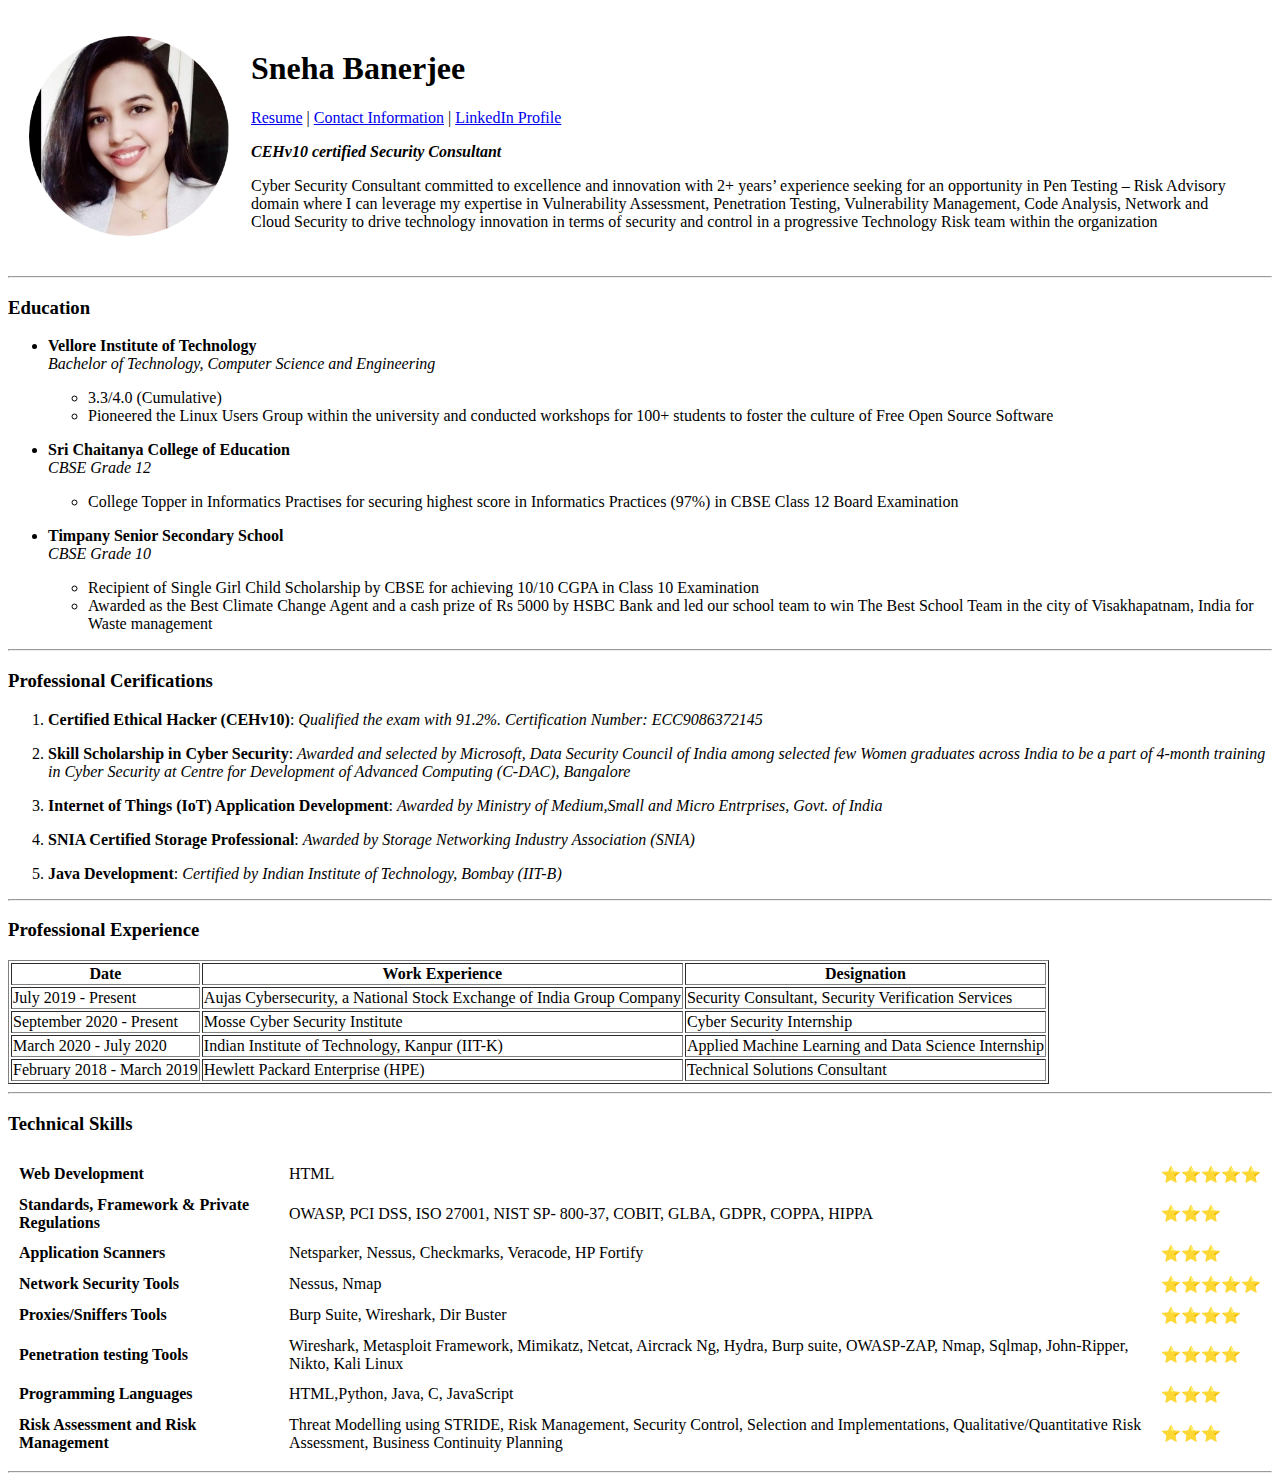
==== index.html @ 09734290 "Add files via upload" ====
<!DOCTYPE html>
<html lang="en" dir="ltr">
    <head>
        <meta charset="utf-8">
        <title>Sneha Banerjee's Homepage</title>
    </head>
    <body>
        <table cellspacing=20>
            <tr>
                <td><img src="images\sneha.png" alt="Sneha Banerjee profile picture" width="200px" height="200px"></td>
                <td><h1>Sneha Banerjee</h1>
                <p><a href="https://drive.google.com/file/d/1SDcM8tfxIxkoT6vSLR_K2U3yqU6WIg9M/view?usp=sharing
        ">Resume</a> | <a href="contact.html">Contact Information</a> | <a href="https://www.linkedin.com/in/sneha-banerjee-b10a2b1aa">LinkedIn Profile</a></p>
                <strong><p><em>CEHv10 certified Security Consultant</em></p></strong>
                <p>Cyber Security Consultant committed to excellence and innovation with 2+ years’
        experience seeking for an opportunity in Pen Testing – Risk Advisory domain where I can leverage my expertise in
        Vulnerability Assessment, Penetration Testing, Vulnerability Management, Code Analysis, Network and Cloud
        Security to drive technology innovation in terms of security and control in a progressive Technology Risk team within
        the organization</p></td>
            </tr>
        </table>

        <hr>
        <h3>Education</h3>
        <ul>
            <strong><li>Vellore Institute of Technology</li></strong>
            <em>Bachelor of Technology, Computer Science and Engineering</em>
            <p>
                <ul>
                    <li>3.3/4.0 (Cumulative)</li>
                    <li> Pioneered the Linux Users Group within the university and conducted workshops for 100+ students to foster the
culture of Free Open Source Software </li>

                </ul>
            </p>
            <strong><li>Sri Chaitanya College of Education</li></strong>
            <em>CBSE Grade 12</em>
            <p>
                <ul>
                    <li>College Topper in Informatics Practises for securing highest score in Informatics Practices (97%) in CBSE Class 12 Board Examination</li>
                </ul>
            </p>
            <strong><li>Timpany Senior Secondary School</li></strong>
            <em>CBSE Grade 10</em>
            <p>
                <ul>
                    <li>Recipient of Single Girl Child Scholarship by CBSE for achieving 10/10 CGPA in Class 10 Examination</li>
                    <li>Awarded as the Best Climate Change Agent and a cash prize of Rs 5000
by HSBC Bank and led our school team to win The Best School Team in the city of Visakhapatnam, India for
Waste management</li>
                </ul>
            </p>
        </ul>
        <hr>
        <h3>Professional Cerifications</h3>
        <ol>
            <p><li><strong>Certified Ethical Hacker (CEHv10)</strong>: <em>Qualified the exam with 91.2%. Certification Number: ECC9086372145</em></li></p>

            <p><li><strong>Skill Scholarship in Cyber Security</strong>: <em> Awarded and selected by Microsoft, Data Security Council of India among
selected few Women graduates across India to be a part of 4-month training in Cyber Security at Centre for
Development of Advanced Computing (C-DAC), Bangalore</em></li></p>
            <p><li><strong>Internet of Things (IoT) Application Development</strong>: <em>Awarded by Ministry of Medium,Small and Micro Entrprises, Govt. of India</em></li></em></p>
            <p><li><strong>SNIA Certified Storage Professional</strong>: <em>Awarded by Storage Networking Industry Association (SNIA)</em></li></p>
            <p><li><strong>Java Development</strong>: <em>Certified by Indian Institute of Technology, Bombay (IIT-B)</li></em></p>

        </ol>
        <hr>
        <h3>Professional Experience</h3>
        <table border="1">
            <thead>
                <tr>
                    <th>Date</th>
                    <th>Work Experience</th>
                    <th>Designation</th>
                </tr>
            </thead>
            <tbody>
                <tr>
                    <td>July 2019 - Present</td>
                    <td>Aujas Cybersecurity, a National Stock Exchange of India Group Company</td>
                    <td>Security Consultant, Security Verification Services</td>
                </tr>
                <tr>
                    <td>September 2020 - Present</td>
                    <td>Mosse Cyber Security Institute</td>
                    <td>Cyber Security Internship</td>
                </tr>
                <tr>
                    <td>March 2020 - July 2020</td>
                    <td>Indian Institute of Technology, Kanpur (IIT-K)</td>
                    <td>Applied Machine Learning and Data Science Internship</td>
                </tr>
                <tr>
                    <td>February 2018 - March 2019</td>
                    <td>Hewlett Packard Enterprise (HPE)</td>
                    <td>Technical Solutions Consultant</td>
                </tr>
            </tbody>
        </table>
        <hr>
        <h3>Technical Skills</h3>
        <table cellspacing=10>
            <tr>

                        <td><strong>Web Development</strong></td>
                        <td>HTML</td>
                        <td>⭐⭐⭐⭐⭐</td>
            </tr>
            <tr>
                        <td><strong>Standards, Framework & Private Regulations</strong></td>
                        <td>OWASP, PCI DSS, ISO 27001, NIST SP- 800-37, COBIT, GLBA, GDPR, COPPA, HIPPA</td>
                        <td>⭐⭐⭐</td>
            </tr>
            <tr>
                        <td><strong>Application Scanners</strong></td>
                        <td> Netsparker, Nessus, Checkmarks, Veracode, HP Fortify</td>
                        <td>⭐⭐⭐</td>
            </tr>


            <tr>

                    <td><strong>Network Security Tools</strong></td>
                    <td> Nessus, Nmap</td>
                    <td>⭐⭐⭐⭐⭐</td>
                </tr>
            <tr>
                    <td><strong>Proxies/Sniffers Tools</strong></td>
                    <td>Burp Suite, Wireshark, Dir Buster</td>
                    <td>⭐⭐⭐⭐</td>
            </tr>
            <tr>
                    <td><strong>Penetration testing Tools</strong></td>
                    <td>Wireshark, Metasploit Framework, Mimikatz, Netcat, Aircrack Ng, Hydra, Burp suite, OWASP-ZAP, Nmap, Sqlmap, John-Ripper, Nikto, Kali Linux</td>
                    <td>⭐⭐⭐⭐</td>

            </tr>

            <tr>
                        <td><strong>Programming Languages</strong></td>
                        <td>HTML,Python, Java, C, JavaScript</td>
                        <td>⭐⭐⭐</td>
            </tr>
            <tr>
                        <td><strong>Risk Assessment and Risk Management</strong></td>
                        <td>Threat Modelling using STRIDE, Risk Management, Security Control, Selection and Implementations, Qualitative/Quantitative Risk Assessment, Business Continuity Planning</td>
                        <td>⭐⭐⭐</td>
            </tr>
            </table>
            <hr>
    </body>
</html>
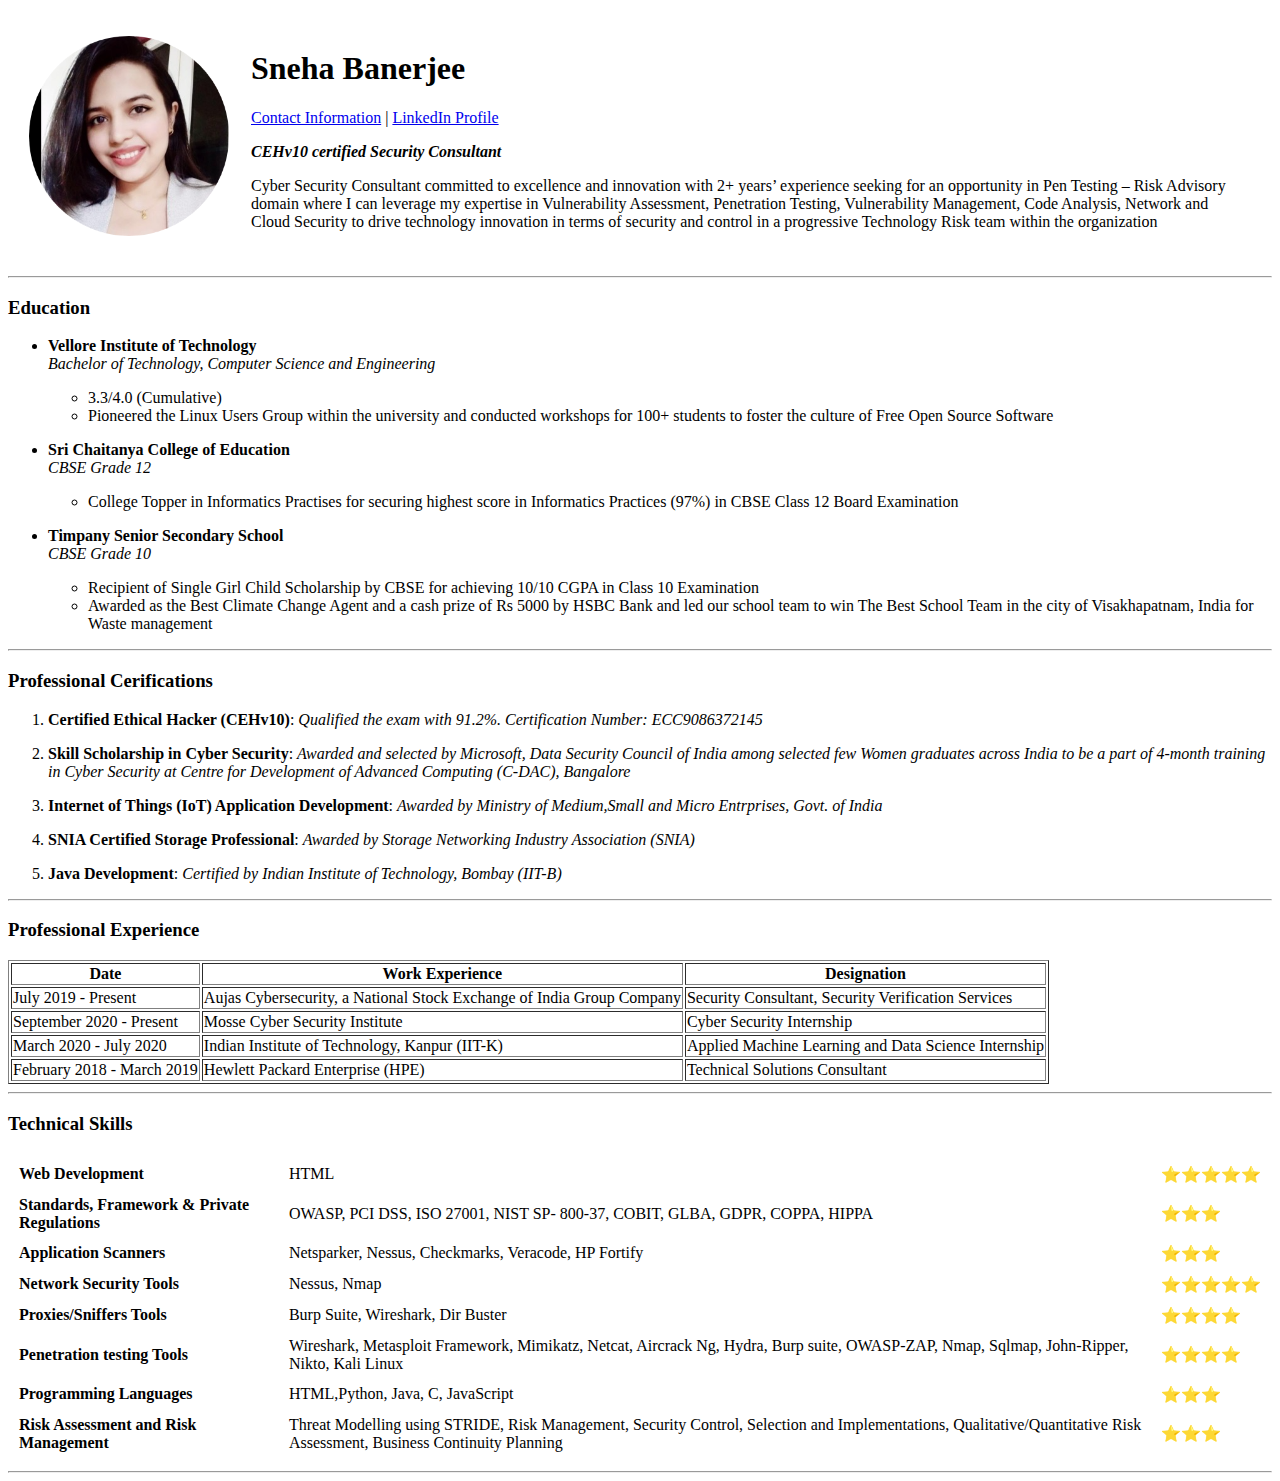
==== commit 4e5ee743: "Add files via upload" ====
--- a/index.html
+++ b/index.html
@@ -9,8 +9,7 @@
             <tr>
                 <td><img src="images\sneha.png" alt="Sneha Banerjee profile picture" width="200px" height="200px"></td>
                 <td><h1>Sneha Banerjee</h1>
-                <p><a href="https://drive.google.com/file/d/1SDcM8tfxIxkoT6vSLR_K2U3yqU6WIg9M/view?usp=sharing
-        ">Resume</a> | <a href="contact.html">Contact Information</a> | <a href="https://www.linkedin.com/in/sneha-banerjee-b10a2b1aa">LinkedIn Profile</a></p>
+                <p><a href="contact.html">Contact Information</a> | <a href="https://www.linkedin.com/in/sneha-banerjee-b10a2b1aa">LinkedIn Profile</a></p>
                 <strong><p><em>CEHv10 certified Security Consultant</em></p></strong>
                 <p>Cyber Security Consultant committed to excellence and innovation with 2+ years’
         experience seeking for an opportunity in Pen Testing – Risk Advisory domain where I can leverage my expertise in
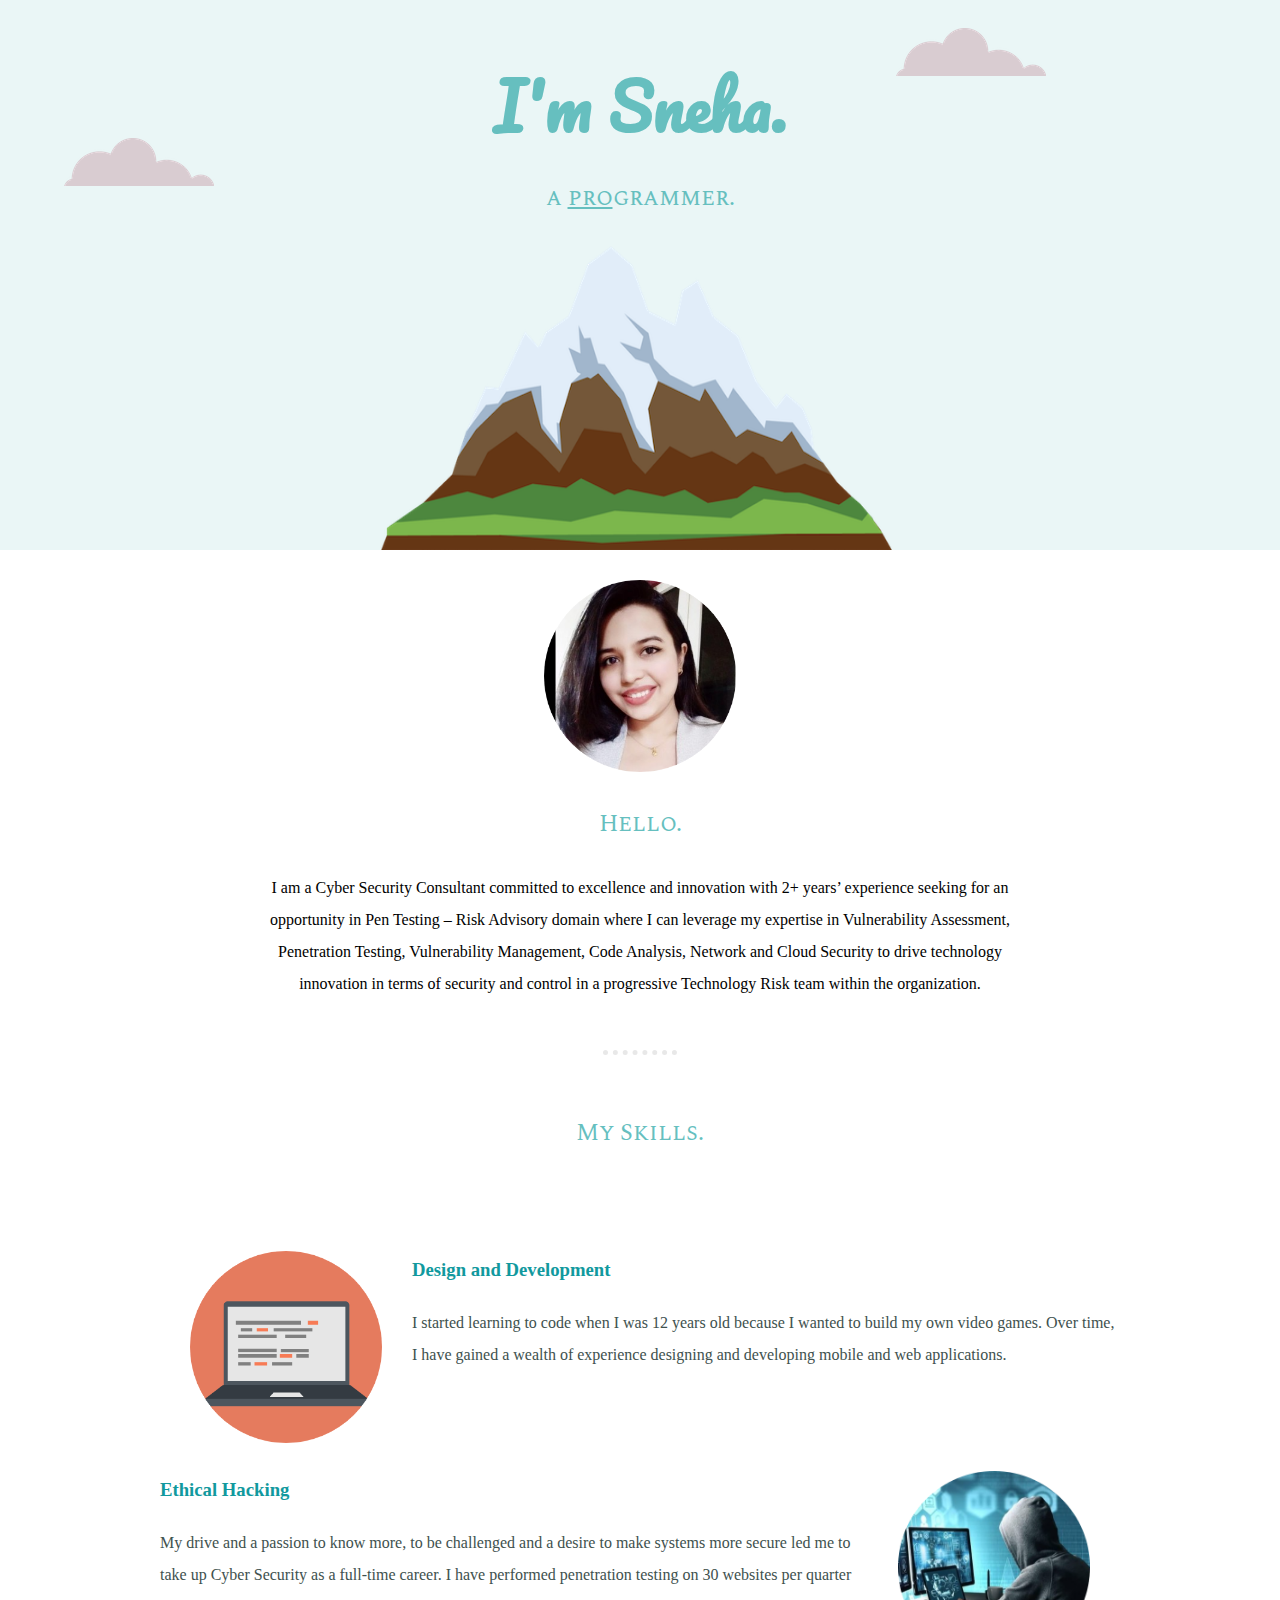
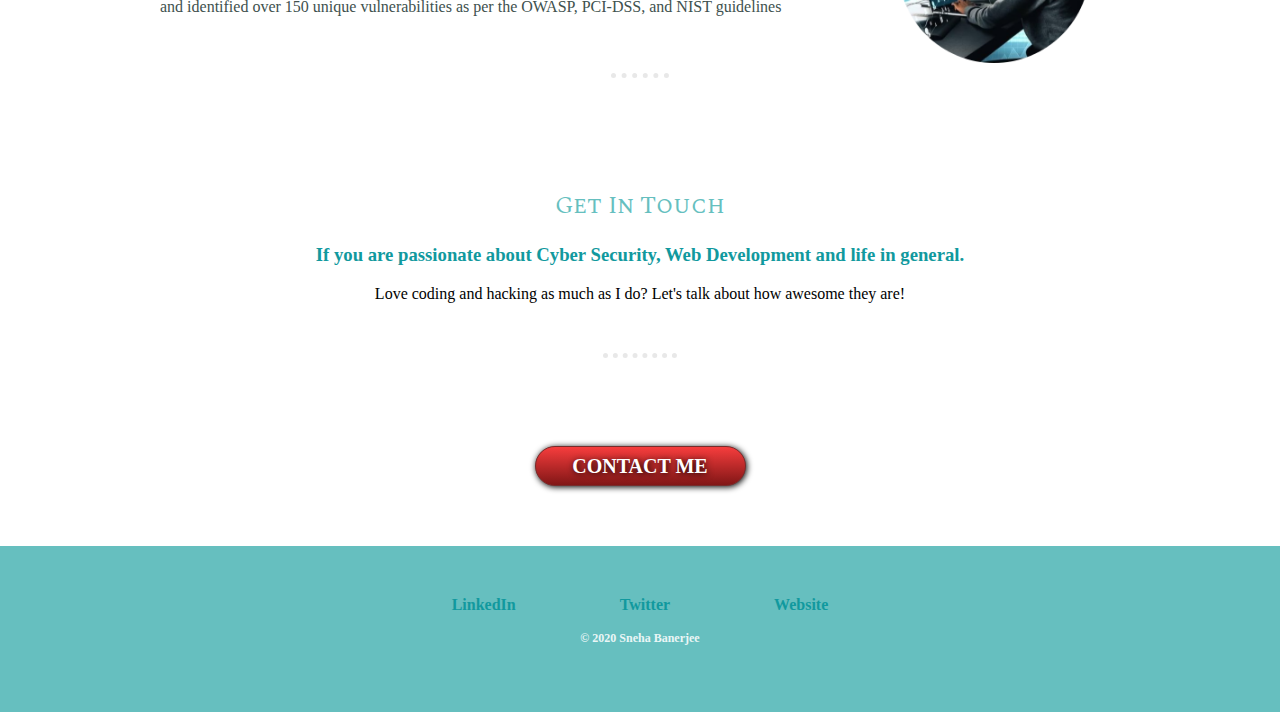
==== commit 527f8518: "Add files via upload" ====
--- a/index.html
+++ b/index.html
@@ -2,150 +2,65 @@
 <html lang="en" dir="ltr">
     <head>
         <meta charset="utf-8">
-        <title>Sneha Banerjee's Homepage</title>
+        <title>Sneha Banerjee</title>
+        <link rel="stylesheet" href="css\styles.css">
+        <link href="https://fonts.googleapis.com/css2?family=Pacifico&display=swap" rel="stylesheet">
+        <link href="https://fonts.googleapis.com/css2?family=Spectral+SC:wght@200;500&display=swap" rel="stylesheet">
     </head>
     <body>
-        <table cellspacing=20>
-            <tr>
-                <td><img src="images\sneha.png" alt="Sneha Banerjee profile picture" width="200px" height="200px"></td>
-                <td><h1>Sneha Banerjee</h1>
-                <p><a href="contact.html">Contact Information</a> | <a href="https://www.linkedin.com/in/sneha-banerjee-b10a2b1aa">LinkedIn Profile</a></p>
-                <strong><p><em>CEHv10 certified Security Consultant</em></p></strong>
-                <p>Cyber Security Consultant committed to excellence and innovation with 2+ years’
-        experience seeking for an opportunity in Pen Testing – Risk Advisory domain where I can leverage my expertise in
-        Vulnerability Assessment, Penetration Testing, Vulnerability Management, Code Analysis, Network and Cloud
-        Security to drive technology innovation in terms of security and control in a progressive Technology Risk team within
-        the organization</p></td>
-            </tr>
-        </table>
+        <div class="main">
 
-        <hr>
-        <h3>Education</h3>
-        <ul>
-            <strong><li>Vellore Institute of Technology</li></strong>
-            <em>Bachelor of Technology, Computer Science and Engineering</em>
-            <p>
-                <ul>
-                    <li>3.3/4.0 (Cumulative)</li>
-                    <li> Pioneered the Linux Users Group within the university and conducted workshops for 100+ students to foster the
-culture of Free Open Source Software </li>
+            <img src="CSS - My Site Images\cloud.png" alt="Cloud" class="top-cloud">
+            <div class="text">
+                <h1>I'm Sneha.</h1>
+                <h2>a <span class="pro">pro</span>grammer.</h2>
+            </div>
+            <img src="CSS - My Site Images\cloud.png" alt="Cloud" class="bottom-cloud">
+            <img src="CSS - My Site Images\mountain.png" alt="Mountain" class="mountain">
 
-                </ul>
-            </p>
-            <strong><li>Sri Chaitanya College of Education</li></strong>
-            <em>CBSE Grade 12</em>
-            <p>
-                <ul>
-                    <li>College Topper in Informatics Practises for securing highest score in Informatics Practices (97%) in CBSE Class 12 Board Examination</li>
-                </ul>
-            </p>
-            <strong><li>Timpany Senior Secondary School</li></strong>
-            <em>CBSE Grade 10</em>
-            <p>
-                <ul>
-                    <li>Recipient of Single Girl Child Scholarship by CBSE for achieving 10/10 CGPA in Class 10 Examination</li>
-                    <li>Awarded as the Best Climate Change Agent and a cash prize of Rs 5000
-by HSBC Bank and led our school team to win The Best School Team in the city of Visakhapatnam, India for
-Waste management</li>
-                </ul>
-            </p>
-        </ul>
-        <hr>
-        <h3>Professional Cerifications</h3>
-        <ol>
-            <p><li><strong>Certified Ethical Hacker (CEHv10)</strong>: <em>Qualified the exam with 91.2%. Certification Number: ECC9086372145</em></li></p>
+        </div>
+        <div class="middle-container">
+            <div class="profile">
+              <img src="CSS - My Site Images\sneha.png" alt="Sneha" class="sneha-pic">
+              <h2>Hello.</h2>
+              <p class="description">I am a Cyber Security Consultant committed to excellence and innovation with 2+ years’ experience seeking for an opportunity in Pen Testing – Risk Advisory domain where I can leverage my expertise in Vulnerability Assessment, Penetration Testing, Vulnerability Management, Code Analysis, Network and Cloud Security to drive technology innovation in terms of security and control in a progressive Technology Risk team within the organization.</p>
+            </div>
+            <hr>
+            <div class="skills">
+              <h2>My Skills.</h2>
+              <div class="skill-row">
+                <img class="code-image" src="CSS - My Site Images\circle-cropped-computer.png" alt="Coding">
+                <h3>Design and Development</h3>
+                <p class="code-text">I started learning to code when I was 12 years old because I wanted to build my own video games. Over time, I have gained a wealth of experience designing and developing mobile and web applications.</p>
+              </div>
+              <div class="skill-row">
+                <img class="hacker-image" src="CSS - My Site Images\hacker-circle-cropped.png" alt="Hacker">
+                <h3>Ethical Hacking</h3>
+                <p class="hacker-text"> My drive and a passion to know more, to be challenged and a desire to make systems more secure led me to take up Cyber Security as a full-time career. I have performed penetration testing on 30 websites per quarter and identified over 150 unique vulnerabilities as per the OWASP, PCI-DSS, and NIST guidelines</p>
+            <hr>
+              </div>
+            </div>
+        </div>
 
-            <p><li><strong>Skill Scholarship in Cyber Security</strong>: <em> Awarded and selected by Microsoft, Data Security Council of India among
-selected few Women graduates across India to be a part of 4-month training in Cyber Security at Centre for
-Development of Advanced Computing (C-DAC), Bangalore</em></li></p>
-            <p><li><strong>Internet of Things (IoT) Application Development</strong>: <em>Awarded by Ministry of Medium,Small and Micro Entrprises, Govt. of India</em></li></em></p>
-            <p><li><strong>SNIA Certified Storage Professional</strong>: <em>Awarded by Storage Networking Industry Association (SNIA)</em></li></p>
-            <p><li><strong>Java Development</strong>: <em>Certified by Indian Institute of Technology, Bombay (IIT-B)</li></em></p>
+        <div class="contact-me">
+              <h2>Get In Touch</h2>
+              <h3>If you are passionate about Cyber Security, Web Development and life in general.</h3>
+              <p>Love coding and hacking as much as I do? Let's talk about how awesome they are!</p>
+              <hr>
+              <br>
+              <a class="btn" href="mailto:snehabanerjee221@gmail.com">CONTACT ME</a>
 
-        </ol>
-        <hr>
-        <h3>Professional Experience</h3>
-        <table border="1">
-            <thead>
-                <tr>
-                    <th>Date</th>
-                    <th>Work Experience</th>
-                    <th>Designation</th>
-                </tr>
-            </thead>
-            <tbody>
-                <tr>
-                    <td>July 2019 - Present</td>
-                    <td>Aujas Cybersecurity, a National Stock Exchange of India Group Company</td>
-                    <td>Security Consultant, Security Verification Services</td>
-                </tr>
-                <tr>
-                    <td>September 2020 - Present</td>
-                    <td>Mosse Cyber Security Institute</td>
-                    <td>Cyber Security Internship</td>
-                </tr>
-                <tr>
-                    <td>March 2020 - July 2020</td>
-                    <td>Indian Institute of Technology, Kanpur (IIT-K)</td>
-                    <td>Applied Machine Learning and Data Science Internship</td>
-                </tr>
-                <tr>
-                    <td>February 2018 - March 2019</td>
-                    <td>Hewlett Packard Enterprise (HPE)</td>
-                    <td>Technical Solutions Consultant</td>
-                </tr>
-            </tbody>
-        </table>
-        <hr>
-        <h3>Technical Skills</h3>
-        <table cellspacing=10>
-            <tr>
-
-                        <td><strong>Web Development</strong></td>
-                        <td>HTML</td>
-                        <td>⭐⭐⭐⭐⭐</td>
-            </tr>
-            <tr>
-                        <td><strong>Standards, Framework & Private Regulations</strong></td>
-                        <td>OWASP, PCI DSS, ISO 27001, NIST SP- 800-37, COBIT, GLBA, GDPR, COPPA, HIPPA</td>
-                        <td>⭐⭐⭐</td>
-            </tr>
-            <tr>
-                        <td><strong>Application Scanners</strong></td>
-                        <td> Netsparker, Nessus, Checkmarks, Veracode, HP Fortify</td>
-                        <td>⭐⭐⭐</td>
-            </tr>
+        </div>
 
 
-            <tr>
 
-                    <td><strong>Network Security Tools</strong></td>
-                    <td> Nessus, Nmap</td>
-                    <td>⭐⭐⭐⭐⭐</td>
-                </tr>
-            <tr>
-                    <td><strong>Proxies/Sniffers Tools</strong></td>
-                    <td>Burp Suite, Wireshark, Dir Buster</td>
-                    <td>⭐⭐⭐⭐</td>
-            </tr>
-            <tr>
-                    <td><strong>Penetration testing Tools</strong></td>
-                    <td>Wireshark, Metasploit Framework, Mimikatz, Netcat, Aircrack Ng, Hydra, Burp suite, OWASP-ZAP, Nmap, Sqlmap, John-Ripper, Nikto, Kali Linux</td>
-                    <td>⭐⭐⭐⭐</td>
+        <div class="bottom-container">
+            <a class="footer-link" href="https://www.linkedin.com/in/sneha-banerjee-b10a2b1aa"><strong>LinkedIn</strong></a>
+            <a class="footer-link" href="https://twitter.com/"><strong>Twitter</strong></a>
+            <a class="footer-link" href="https://www.appbrewery.co/"><strong>Website</strong></a>
+            <p class="copyright"><strong>&copy 2020 Sneha Banerjee</strong></p>
 
-            </tr>
+        </div>
 
-            <tr>
-                        <td><strong>Programming Languages</strong></td>
-                        <td>HTML,Python, Java, C, JavaScript</td>
-                        <td>⭐⭐⭐</td>
-            </tr>
-            <tr>
-                        <td><strong>Risk Assessment and Risk Management</strong></td>
-                        <td>Threat Modelling using STRIDE, Risk Management, Security Control, Selection and Implementations, Qualitative/Quantitative Risk Assessment, Business Continuity Planning</td>
-                        <td>⭐⭐⭐</td>
-            </tr>
-            </table>
-            <hr>
     </body>
 </html>
